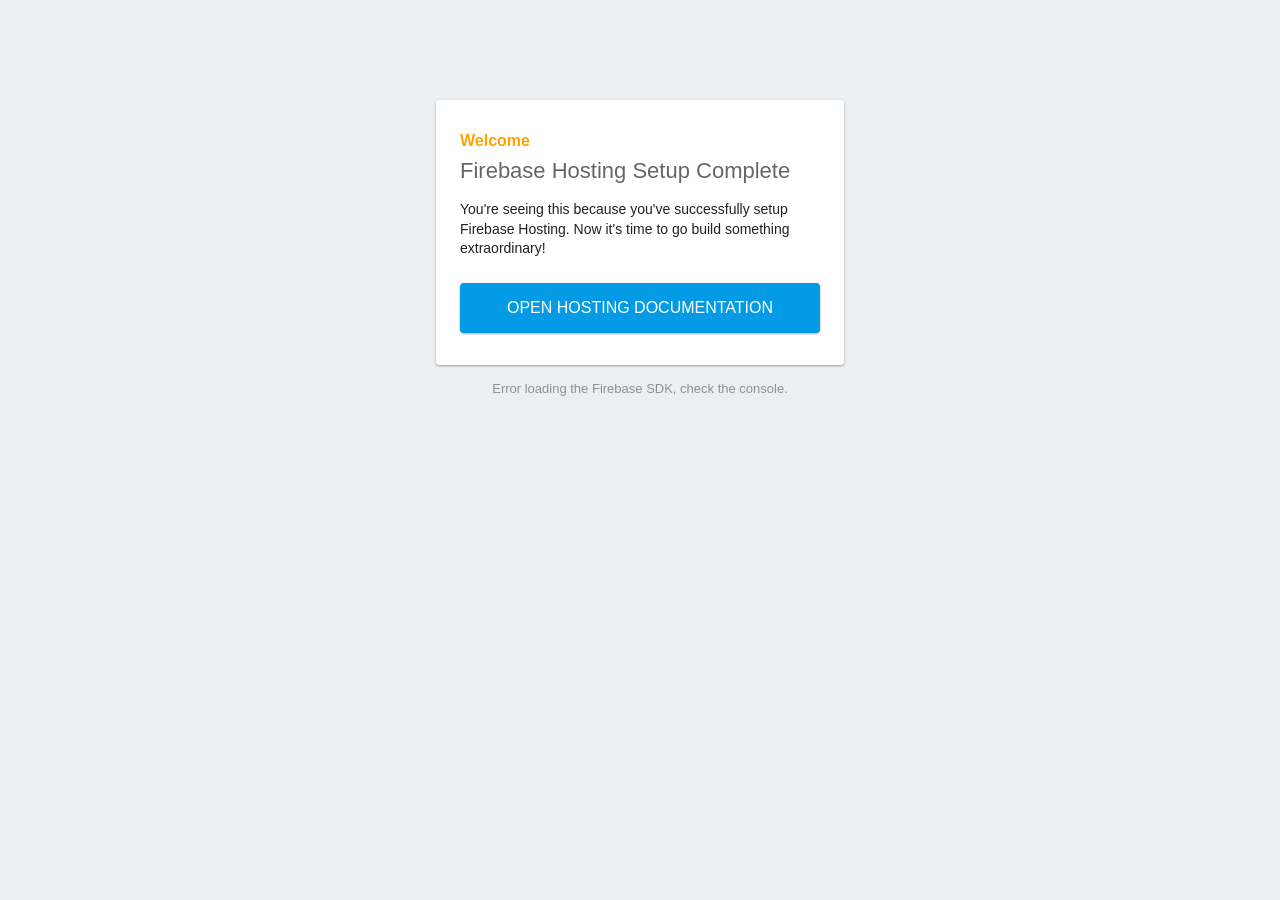
==== public/index.html @ 030ed7a9 "Initial Firebase Hosting setup with GitHub Actions" ====
<!DOCTYPE html>
<html>
  <head>
    <meta charset="utf-8">
    <meta name="viewport" content="width=device-width, initial-scale=1">
    <title>Welcome to Firebase Hosting</title>

    <!-- update the version number as needed -->
    <script defer src="/__/firebase/12.1.0/firebase-app-compat.js"></script>
    <!-- include only the Firebase features as you need -->
    <script defer src="/__/firebase/12.1.0/firebase-auth-compat.js"></script>
    <script defer src="/__/firebase/12.1.0/firebase-database-compat.js"></script>
    <script defer src="/__/firebase/12.1.0/firebase-firestore-compat.js"></script>
    <script defer src="/__/firebase/12.1.0/firebase-functions-compat.js"></script>
    <script defer src="/__/firebase/12.1.0/firebase-messaging-compat.js"></script>
    <script defer src="/__/firebase/12.1.0/firebase-storage-compat.js"></script>
    <script defer src="/__/firebase/12.1.0/firebase-analytics-compat.js"></script>
    <script defer src="/__/firebase/12.1.0/firebase-remote-config-compat.js"></script>
    <script defer src="/__/firebase/12.1.0/firebase-performance-compat.js"></script>
    <!-- 
      initialize the SDK after all desired features are loaded, set useEmulator to false
      to avoid connecting the SDK to running emulators.
    -->
    <script defer src="/__/firebase/init.js?useEmulator=true"></script>

    <style media="screen">
      body { background: #ECEFF1; color: rgba(0,0,0,0.87); font-family: Roboto, Helvetica, Arial, sans-serif; margin: 0; padding: 0; }
      #message { background: white; max-width: 360px; margin: 100px auto 16px; padding: 32px 24px; border-radius: 3px; }
      #message h2 { color: #ffa100; font-weight: bold; font-size: 16px; margin: 0 0 8px; }
      #message h1 { font-size: 22px; font-weight: 300; color: rgba(0,0,0,0.6); margin: 0 0 16px;}
      #message p { line-height: 140%; margin: 16px 0 24px; font-size: 14px; }
      #message a { display: block; text-align: center; background: #039be5; text-transform: uppercase; text-decoration: none; color: white; padding: 16px; border-radius: 4px; }
      #message, #message a { box-shadow: 0 1px 3px rgba(0,0,0,0.12), 0 1px 2px rgba(0,0,0,0.24); }
      #load { color: rgba(0,0,0,0.4); text-align: center; font-size: 13px; }
      @media (max-width: 600px) {
        body, #message { margin-top: 0; background: white; box-shadow: none; }
        body { border-top: 16px solid #ffa100; }
      }
    </style>
  </head>
  <body>
    <div id="message">
      <h2>Welcome</h2>
      <h1>Firebase Hosting Setup Complete</h1>
      <p>You're seeing this because you've successfully setup Firebase Hosting. Now it's time to go build something extraordinary!</p>
      <a target="_blank" href="https://firebase.google.com/docs/hosting/">Open Hosting Documentation</a>
    </div>
    <p id="load">Firebase SDK Loading&hellip;</p>

    <script>
      document.addEventListener('DOMContentLoaded', function() {
        const loadEl = document.querySelector('#load');
        // // 🔥🔥🔥🔥🔥🔥🔥🔥🔥🔥🔥🔥🔥🔥🔥🔥🔥🔥🔥🔥🔥🔥🔥🔥🔥🔥🔥🔥🔥🔥🔥
        // // The Firebase SDK is initialized and available here!
        //
        // firebase.auth().onAuthStateChanged(user => { });
        // firebase.database().ref('/path/to/ref').on('value', snapshot => { });
        // firebase.firestore().doc('/foo/bar').get().then(() => { });
        // firebase.functions().httpsCallable('yourFunction')().then(() => { });
        // firebase.messaging().requestPermission().then(() => { });
        // firebase.storage().ref('/path/to/ref').getDownloadURL().then(() => { });
        // firebase.analytics(); // call to activate
        // firebase.analytics().logEvent('tutorial_completed');
        // firebase.performance(); // call to activate
        //
        // // 🔥🔥🔥🔥🔥🔥🔥🔥🔥🔥🔥🔥🔥🔥🔥🔥🔥🔥🔥🔥🔥🔥🔥🔥🔥🔥🔥🔥🔥🔥🔥

        try {
          let app = firebase.app();
          let features = [
            'auth', 
            'database', 
            'firestore',
            'functions',
            'messaging', 
            'storage', 
            'analytics', 
            'remoteConfig',
            'performance',
          ].filter(feature => typeof app[feature] === 'function');
          loadEl.textContent = `Firebase SDK loaded with ${features.join(', ')}`;
        } catch (e) {
          console.error(e);
          loadEl.textContent = 'Error loading the Firebase SDK, check the console.';
        }
      });
    </script>
  </body>
</html>
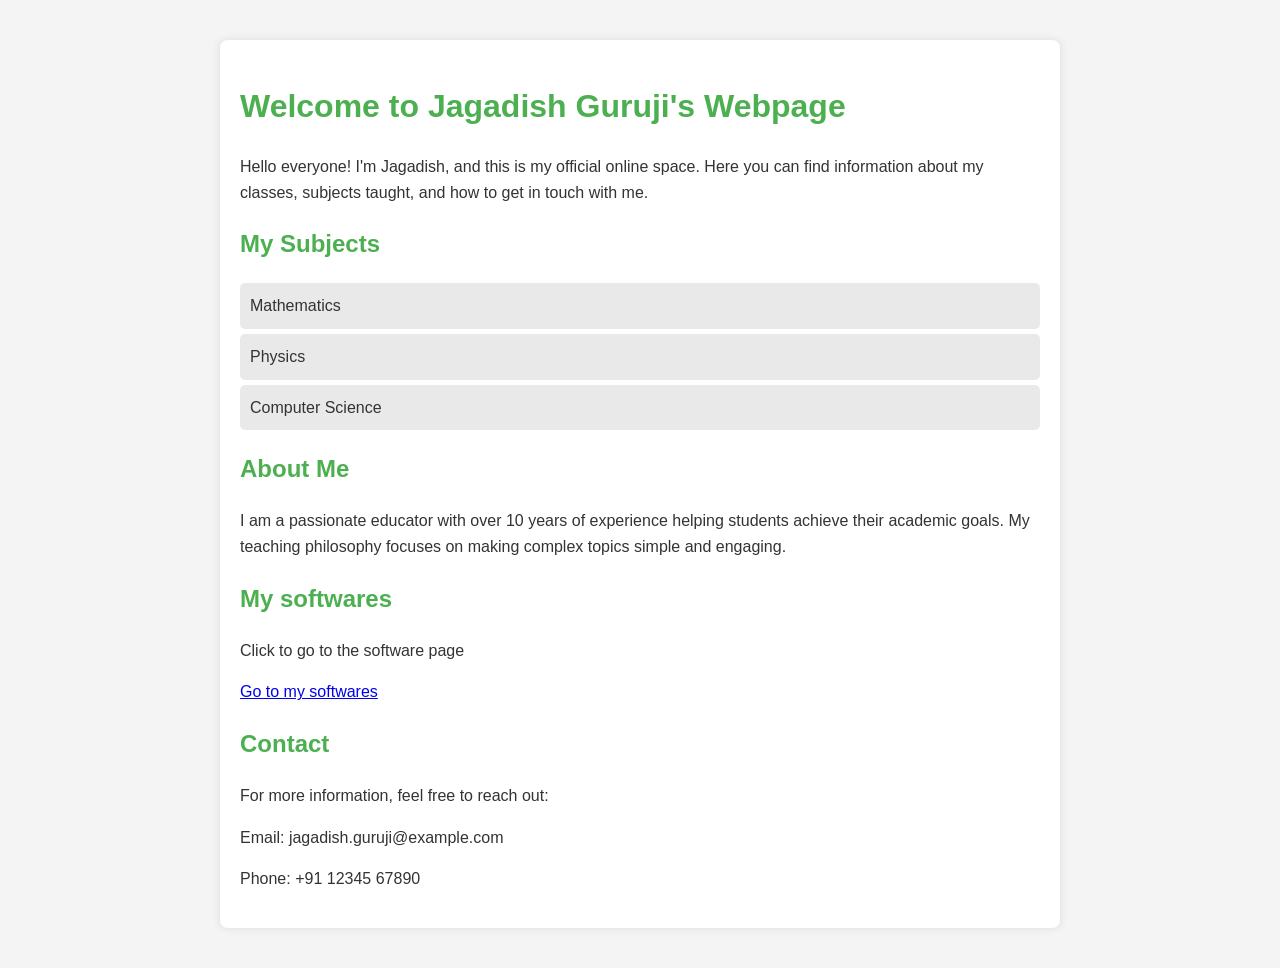
==== commit 86e4ec47: "Updated site with PDFs and Teacher Resources page" ====
--- a/public/index.html
+++ b/public/index.html
@@ -1,89 +1,67 @@
 <!DOCTYPE html>
-<html>
-  <head>
-    <meta charset="utf-8">
-    <meta name="viewport" content="width=device-width, initial-scale=1">
-    <title>Welcome to Firebase Hosting</title>
+<html lang="en">
+<head>
+    <meta charset="UTF-8">
+    <meta name="viewport" content="width=device-width, initial-scale=1.0">
+    <title>Jagadish Guruji - Teacher's Page</title>
+    <style>
+        body {
+            font-family: Arial, sans-serif;
+            line-height: 1.6;
+            margin: 20px;
+            padding: 20px;
+            background-color: #f4f4f4;
+            color: #333;
+        }
+        .container {
+            max-width: 800px;
+            margin: auto;
+            background: #fff;
+            padding: 20px;
+            border-radius: 8px;
+            box-shadow: 0 0 10px rgba(0, 0, 0, 0.1);
+        }
+        h1, h2 {
+            color: #4CAF50;
+        }
+        ul {
+            list-style-type: none;
+            padding: 0;
+        }
+        li {
+            background: #e9e9e9;
+            margin: 5px 0;
+            padding: 10px;
+            border-radius: 5px;
+        }
+    </style>
+</head>
+<body>
 
-    <!-- update the version number as needed -->
-    <script defer src="/__/firebase/12.1.0/firebase-app-compat.js"></script>
-    <!-- include only the Firebase features as you need -->
-    <script defer src="/__/firebase/12.1.0/firebase-auth-compat.js"></script>
-    <script defer src="/__/firebase/12.1.0/firebase-database-compat.js"></script>
-    <script defer src="/__/firebase/12.1.0/firebase-firestore-compat.js"></script>
-    <script defer src="/__/firebase/12.1.0/firebase-functions-compat.js"></script>
-    <script defer src="/__/firebase/12.1.0/firebase-messaging-compat.js"></script>
-    <script defer src="/__/firebase/12.1.0/firebase-storage-compat.js"></script>
-    <script defer src="/__/firebase/12.1.0/firebase-analytics-compat.js"></script>
-    <script defer src="/__/firebase/12.1.0/firebase-remote-config-compat.js"></script>
-    <script defer src="/__/firebase/12.1.0/firebase-performance-compat.js"></script>
-    <!-- 
-      initialize the SDK after all desired features are loaded, set useEmulator to false
-      to avoid connecting the SDK to running emulators.
-    -->
-    <script defer src="/__/firebase/init.js?useEmulator=true"></script>
+    <div class="container">
+        <h1>Welcome to Jagadish Guruji's Webpage</h1>
+        <p>Hello everyone! I'm Jagadish, and this is my official online space. Here you can find information about my classes, subjects taught, and how to get in touch with me.</p>
+        
+        <h2>My Subjects</h2>
+        <ul>
+            <li>Mathematics</li>
+            <li>Physics</li>
+            <li>Computer Science</li>
+        </ul>
+        
+        <h2>About Me</h2>
+        <p>I am a passionate educator with over 10 years of experience helping students achieve their academic goals. My teaching philosophy focuses on making complex topics simple and engaging.</p>
+        <section>
+            <h2>My softwares</h2>
+            <p>Click to go to the software page</p>
+            <a href="softwares.html">Go to my softwares </a>
 
-    <style media="screen">
-      body { background: #ECEFF1; color: rgba(0,0,0,0.87); font-family: Roboto, Helvetica, Arial, sans-serif; margin: 0; padding: 0; }
-      #message { background: white; max-width: 360px; margin: 100px auto 16px; padding: 32px 24px; border-radius: 3px; }
-      #message h2 { color: #ffa100; font-weight: bold; font-size: 16px; margin: 0 0 8px; }
-      #message h1 { font-size: 22px; font-weight: 300; color: rgba(0,0,0,0.6); margin: 0 0 16px;}
-      #message p { line-height: 140%; margin: 16px 0 24px; font-size: 14px; }
-      #message a { display: block; text-align: center; background: #039be5; text-transform: uppercase; text-decoration: none; color: white; padding: 16px; border-radius: 4px; }
-      #message, #message a { box-shadow: 0 1px 3px rgba(0,0,0,0.12), 0 1px 2px rgba(0,0,0,0.24); }
-      #load { color: rgba(0,0,0,0.4); text-align: center; font-size: 13px; }
-      @media (max-width: 600px) {
-        body, #message { margin-top: 0; background: white; box-shadow: none; }
-        body { border-top: 16px solid #ffa100; }
-      }
-    </style>
-  </head>
-  <body>
-    <div id="message">
-      <h2>Welcome</h2>
-      <h1>Firebase Hosting Setup Complete</h1>
-      <p>You're seeing this because you've successfully setup Firebase Hosting. Now it's time to go build something extraordinary!</p>
-      <a target="_blank" href="https://firebase.google.com/docs/hosting/">Open Hosting Documentation</a>
+        </section>
+        <h2>Contact</h2>
+        <p>For more information, feel free to reach out:</p>
+        <p>Email: jagadish.guruji@example.com</p>
+        <p>Phone: +91 12345 67890</p>
     </div>
-    <p id="load">Firebase SDK Loading&hellip;</p>
 
-    <script>
-      document.addEventListener('DOMContentLoaded', function() {
-        const loadEl = document.querySelector('#load');
-        // // 🔥🔥🔥🔥🔥🔥🔥🔥🔥🔥🔥🔥🔥🔥🔥🔥🔥🔥🔥🔥🔥🔥🔥🔥🔥🔥🔥🔥🔥🔥🔥
-        // // The Firebase SDK is initialized and available here!
-        //
-        // firebase.auth().onAuthStateChanged(user => { });
-        // firebase.database().ref('/path/to/ref').on('value', snapshot => { });
-        // firebase.firestore().doc('/foo/bar').get().then(() => { });
-        // firebase.functions().httpsCallable('yourFunction')().then(() => { });
-        // firebase.messaging().requestPermission().then(() => { });
-        // firebase.storage().ref('/path/to/ref').getDownloadURL().then(() => { });
-        // firebase.analytics(); // call to activate
-        // firebase.analytics().logEvent('tutorial_completed');
-        // firebase.performance(); // call to activate
-        //
-        // // 🔥🔥🔥🔥🔥🔥🔥🔥🔥🔥🔥🔥🔥🔥🔥🔥🔥🔥🔥🔥🔥🔥🔥🔥🔥🔥🔥🔥🔥🔥🔥
-
-        try {
-          let app = firebase.app();
-          let features = [
-            'auth', 
-            'database', 
-            'firestore',
-            'functions',
-            'messaging', 
-            'storage', 
-            'analytics', 
-            'remoteConfig',
-            'performance',
-          ].filter(feature => typeof app[feature] === 'function');
-          loadEl.textContent = `Firebase SDK loaded with ${features.join(', ')}`;
-        } catch (e) {
-          console.error(e);
-          loadEl.textContent = 'Error loading the Firebase SDK, check the console.';
-        }
-      });
-    </script>
-  </body>
-</html>
+</body>
+</html>
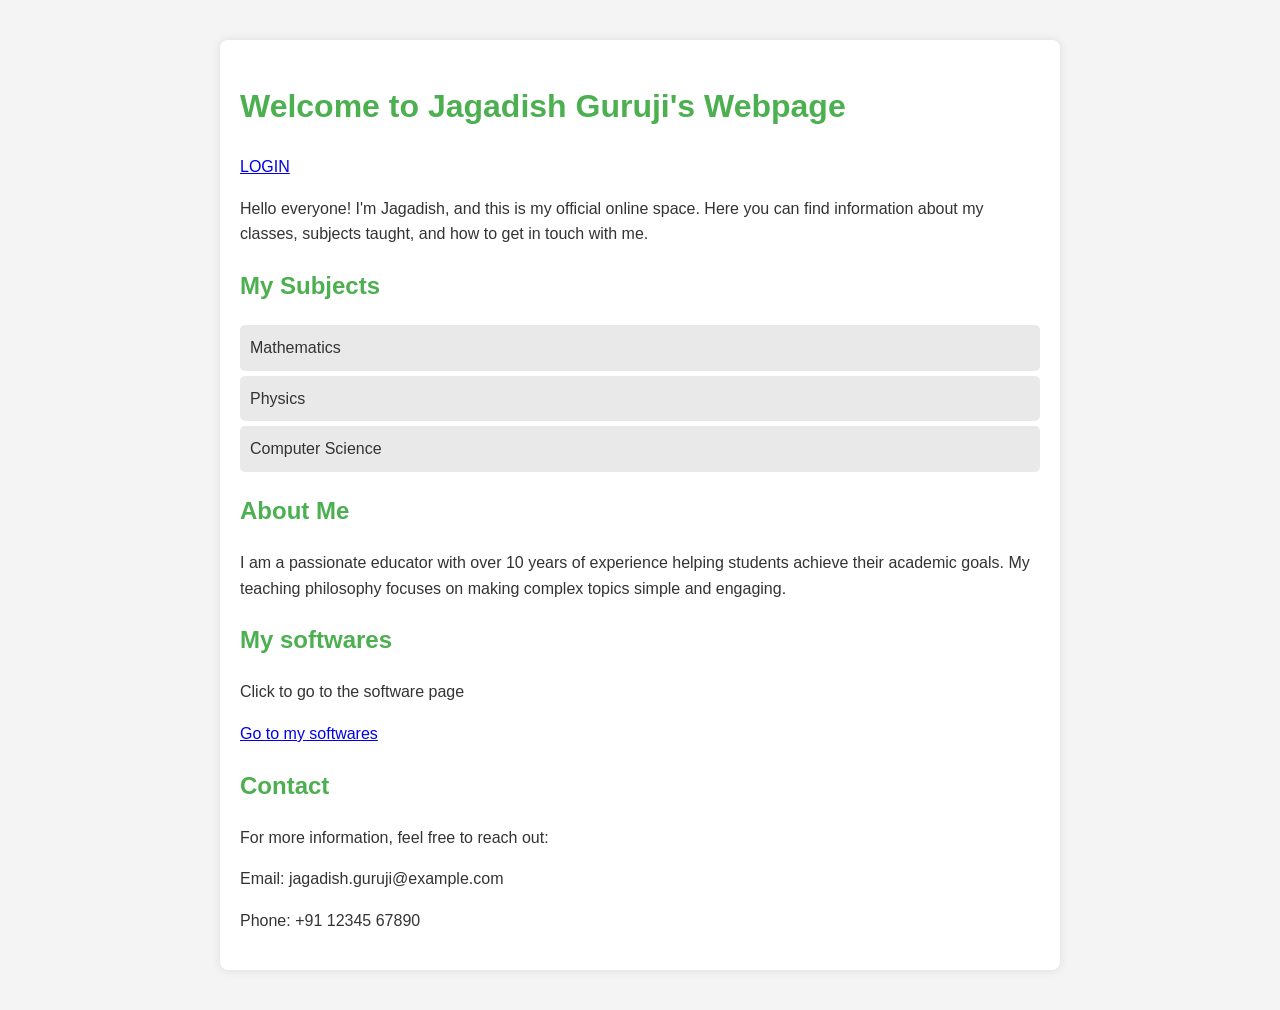
==== commit c172dd31: "Added login and teachers pages" ====
--- a/public/index.html
+++ b/public/index.html
@@ -40,6 +40,8 @@
 
     <div class="container">
         <h1>Welcome to Jagadish Guruji's Webpage</h1>
+        <a href="login.html">LOGIN</a>
+
         <p>Hello everyone! I'm Jagadish, and this is my official online space. Here you can find information about my classes, subjects taught, and how to get in touch with me.</p>
         
         <h2>My Subjects</h2>
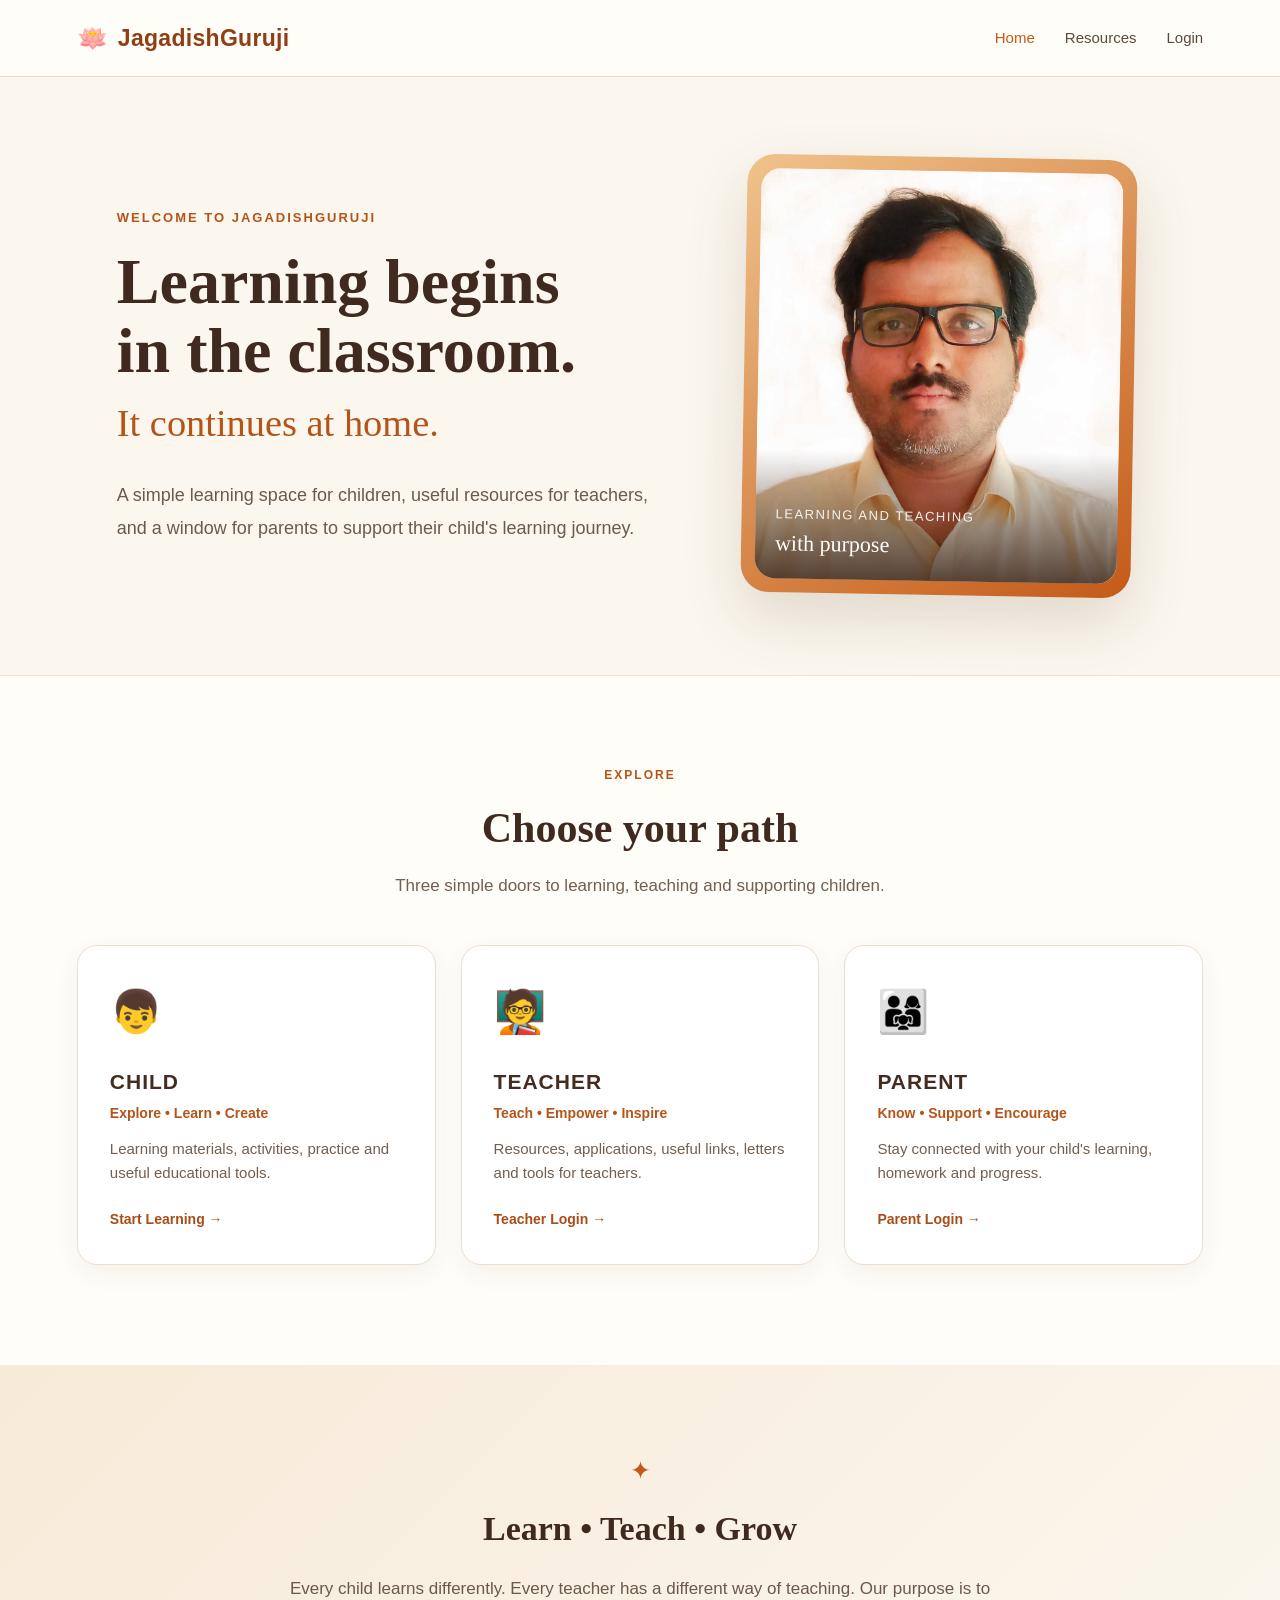
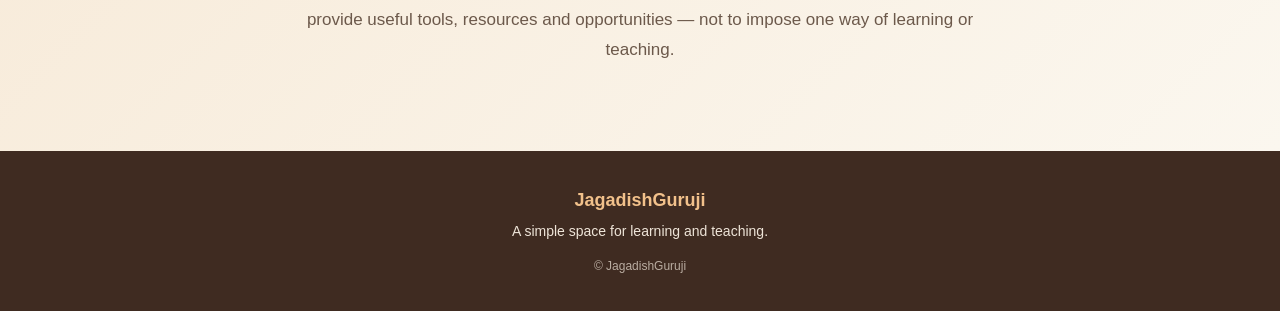
==== commit 5a6f5443: "Redesign site and add SEO and AdSense" ====
--- a/public/index.html
+++ b/public/index.html
@@ -1,69 +1,281 @@
 <!DOCTYPE html>
+
 <html lang="en">
 <head>
     <meta charset="UTF-8">
     <meta name="viewport" content="width=device-width, initial-scale=1.0">
-    <title>Jagadish Guruji - Teacher's Page</title>
-    <style>
-        body {
-            font-family: Arial, sans-serif;
-            line-height: 1.6;
-            margin: 20px;
-            padding: 20px;
-            background-color: #f4f4f4;
-            color: #333;
-        }
-        .container {
-            max-width: 800px;
-            margin: auto;
-            background: #fff;
-            padding: 20px;
-            border-radius: 8px;
-            box-shadow: 0 0 10px rgba(0, 0, 0, 0.1);
-        }
-        h1, h2 {
-            color: #4CAF50;
-        }
-        ul {
-            list-style-type: none;
-            padding: 0;
-        }
-        li {
-            background: #e9e9e9;
-            margin: 5px 0;
-            padding: 10px;
-            border-radius: 5px;
-        }
-    </style>
+
+
+<title>JagadishGuruji | Learning & Teaching Resources</title>
+
+<meta name="description"
+      content="JagadishGuruji is an educational platform for children, parents and teachers, offering learning resources, teaching tools and useful educational software.">
+
+<meta name="robots"
+      content="index, follow">
+
+<link rel="canonical"
+      href="https://jagadishguruji-e3740.web.app/">
+
+
+
+
+
+<link rel="stylesheet" href="css/style.css">
+<script async src="https://pagead2.googlesyndication.com/pagead/js/adsbygoogle.js?client=ca-pub-5624414458021443"
+     crossorigin="anonymous"></script>
+
+
+
+
+
+
 </head>
+
 <body>
 
-    <div class="container">
-        <h1>Welcome to Jagadish Guruji's Webpage</h1>
-        <a href="login.html">LOGIN</a>
-
-        <p>Hello everyone! I'm Jagadish, and this is my official online space. Here you can find information about my classes, subjects taught, and how to get in touch with me.</p>
-        
-        <h2>My Subjects</h2>
-        <ul>
-            <li>Mathematics</li>
-            <li>Physics</li>
-            <li>Computer Science</li>
-        </ul>
-        
-        <h2>About Me</h2>
-        <p>I am a passionate educator with over 10 years of experience helping students achieve their academic goals. My teaching philosophy focuses on making complex topics simple and engaging.</p>
-        <section>
-            <h2>My softwares</h2>
-            <p>Click to go to the software page</p>
-            <a href="softwares.html">Go to my softwares </a>
-
-        </section>
-        <h2>Contact</h2>
-        <p>For more information, feel free to reach out:</p>
-        <p>Email: jagadish.guruji@example.com</p>
-        <p>Phone: +91 12345 67890</p>
+
+<!-- ==============================
+     HEADER
+=============================== -->
+
+<header class="site-header">
+
+    <div class="brand">
+        <span class="brand-symbol">🪷</span>
+        <span class="brand-name">JagadishGuruji</span>
     </div>
 
+    <nav class="main-nav">
+        <a href="index.html" class="active">Home</a>
+        <a href="softwares.html">Resources</a>
+        <a href="login.html">Login</a>
+    </nav>
+
+</header>
+
+
+<!-- ==============================
+     HERO
+=============================== -->
+
+<main>
+
+    <section class="hero">
+
+        <div class="hero-content">
+
+            <p class="hero-small">WELCOME TO JAGADISHGURUJI</p>
+
+            <h1>
+                Learning begins<br>
+                in the classroom.
+            </h1>
+
+            <p class="hero-subtitle">
+                It continues at home.
+            </p>
+
+            <p class="hero-description">
+                A simple learning space for children,
+                useful resources for teachers, and a
+                window for parents to support their child's
+                learning journey.
+            </p>
+
+        </div>
+
+
+        <div class="hero-visual">
+
+                <div class="hero-photo-card">
+
+                    <img
+                        src="images/photo.jpg"
+                        alt="Jagadish Guruji"
+                        class="hero-photo"
+                    >
+
+                    <div class="hero-photo-caption">
+                        <span>Learning AND TEACHING</span>
+                        <strong>with purpose</strong>
+                    </div>
+
+                </div>
+        </div>
+
+    </section>
+
+
+    <!-- ==============================
+         THREE MAIN DOORS
+    =============================== -->
+
+    <section class="audience-section">
+
+        <p class="section-label">EXPLORE</p>
+
+        <h2 class="section-title">
+            Choose your path
+        </h2>
+
+        <p class="section-description">
+            Three simple doors to learning, teaching
+            and supporting children.
+        </p>
+
+
+        <div class="audience-grid">
+
+
+            <!-- CHILD -->
+
+            <a href="resources/child.html" class="audience-card child-card">
+
+                <div class="audience-icon">
+                    👦
+                </div>
+
+                <div class="audience-text">
+
+                    <h3>CHILD</h3>
+
+                    <p class="audience-tagline">
+                        Explore • Learn • Create
+                    </p>
+
+                    <p>
+                        Learning materials, activities,
+                        practice and useful educational tools.
+                    </p>
+
+                    <span class="card-link">
+                        Start Learning →
+                    </span>
+
+                </div>
+
+            </a>
+
+
+            <!-- TEACHER -->
+
+            <a href="login.html?role=teacher" class="audience-card teacher-card">
+
+                <div class="audience-icon">
+                    🧑‍🏫
+                </div>
+
+                <div class="audience-text">
+
+                    <h3>TEACHER</h3>
+
+                    <p class="audience-tagline">
+                        Teach • Empower • Inspire
+                    </p>
+
+                    <p>
+                        Resources, applications, useful links,
+                        letters and tools for teachers.
+                    </p>
+
+                    <span class="card-link">
+                        Teacher Login →
+                    </span>
+
+                </div>
+
+            </a>
+
+
+            <!-- PARENT -->
+
+            <a href="login.html?role=parent" class="audience-card parent-card">
+
+                <div class="audience-icon">
+                    👨‍👩‍👧
+                </div>
+
+                <div class="audience-text">
+
+                    <h3>PARENT</h3>
+
+                    <p class="audience-tagline">
+                        Know • Support • Encourage
+                    </p>
+
+                    <p>
+                        Stay connected with your child's
+                        learning, homework and progress.
+                    </p>
+
+                    <span class="card-link">
+                        Parent Login →
+                    </span>
+
+                </div>
+
+            </a>
+
+
+        </div>
+
+    </section>
+
+
+    <!-- ==============================
+         PHILOSOPHY
+    =============================== -->
+
+    <section class="philosophy">
+
+        <div class="philosophy-inner">
+
+            <div class="philosophy-symbol">
+                ✦
+            </div>
+
+            <h2>
+                Learn • Teach • Grow
+            </h2>
+
+            <p>
+                Every child learns differently.
+                Every teacher has a different way of teaching.
+                Our purpose is to provide useful tools,
+                resources and opportunities — not to impose
+                one way of learning or teaching.
+            </p>
+
+        </div>
+
+    </section>
+
+</main>
+
+
+<!-- ==============================
+     FOOTER
+=============================== -->
+
+<footer class="site-footer">
+
+    <div>
+        <strong>JagadishGuruji</strong>
+    </div>
+
+    <p>
+        A simple space for learning and teaching.
+    </p>
+
+    <p class="copyright">
+        © <span id="currentYear"></span> JagadishGuruji
+    </p>
+
+</footer>
+
+
+<script src="js/site.js"></script>
+
 </body>
-</html>+</html>
--- a/public/css/style.css
+++ b/public/css/style.css
@@ -0,0 +1,891 @@
+/* ==========================================
+JAGADISHGURUJI
+Home Page V2
+========================================== */
+
+/* ==========================================
+BASIC RESET
+========================================== */
+
+* {
+  margin: 0;
+  padding: 0;
+  box-sizing: border-box;
+  }
+
+html {
+scroll-behavior: smooth;
+}
+
+body {
+font-family:
+"Segoe UI",
+Arial,
+sans-serif;
+
+
+background: #fbf7ef;
+color: #3f3025;
+
+line-height: 1.6;
+
+
+}
+
+/* ==========================================
+HEADER
+========================================== */
+
+.site-header {
+
+
+width: 100%;
+
+padding: 18px 6%;
+
+display: flex;
+justify-content: space-between;
+align-items: center;
+
+background: rgba(255, 253, 248, 0.96);
+
+border-bottom: 1px solid #eadfce;
+
+position: sticky;
+top: 0;
+
+z-index: 100;
+
+
+}
+
+.brand {
+
+
+display: flex;
+align-items: center;
+
+gap: 10px;
+
+
+}
+
+.brand-symbol {
+
+
+font-size: 25px;
+
+
+}
+
+.brand-name {
+
+
+font-size: 23px;
+font-weight: 700;
+
+color: #8f3f16;
+
+letter-spacing: 0.3px;
+
+
+}
+
+.main-nav {
+
+
+display: flex;
+
+gap: 30px;
+
+
+}
+
+.main-nav a {
+
+
+text-decoration: none;
+
+color: #5d4a3c;
+
+font-size: 15px;
+
+font-weight: 500;
+
+transition: 0.2s;
+
+
+}
+
+.main-nav a:hover,
+.main-nav a.active {
+
+
+color: #c45a18;
+
+
+}
+
+/* ==========================================
+HERO
+========================================== */
+
+.hero {
+
+
+max-width: 1200px;
+
+margin: auto;
+
+min-height: 570px;
+
+padding: 80px 6%;
+
+display: grid;
+
+grid-template-columns: 1.1fr 0.9fr;
+
+align-items: center;
+
+gap: 50px;
+
+
+}
+
+.hero-small {
+
+
+color: #b55418;
+
+font-size: 13px;
+
+font-weight: 700;
+
+letter-spacing: 2px;
+
+margin-bottom: 18px;
+
+
+}
+
+.hero h1 {
+
+
+font-family: Georgia, serif;
+
+font-size: clamp(42px, 5vw, 68px);
+
+line-height: 1.08;
+
+color: #40291e;
+
+font-weight: 600;
+
+margin-bottom: 8px;
+
+
+}
+
+.hero-subtitle {
+
+
+font-family: Georgia, serif;
+
+font-size: clamp(28px, 3vw, 40px);
+
+color: #b55418;
+
+margin-bottom: 25px;
+
+
+}
+
+.hero-description {
+
+
+max-width: 560px;
+
+font-size: 18px;
+
+color: #6c5a4c;
+
+line-height: 1.8;
+
+
+}
+
+/* ==========================================
+HERO VISUAL
+========================================== */
+
+
+/* ==========================================
+   HERO VISUAL
+   ========================================== */
+
+.hero-visual {
+
+    display: flex;
+
+    justify-content: center;
+
+    align-items: center;
+
+    min-height: 350px;
+}
+
+
+.hero-photo-card {
+
+    width: min(100%, 390px);
+
+    position: relative;
+
+    padding: 14px;
+
+    border-radius: 28px;
+
+    background:
+        linear-gradient(
+            145deg,
+            #f0c38c,
+            #c45a18
+        );
+
+    box-shadow:
+        0 25px 60px rgba(92, 53, 25, 0.16);
+
+    transform: rotate(1deg);
+
+    overflow: hidden;
+}
+
+
+.hero-photo {
+
+    display: block;
+
+    width: 100%;
+
+    height: 410px;
+
+    object-fit: cover;
+
+    object-position: center top;
+
+    border-radius: 20px;
+
+    background: #f5eadb;
+}
+
+
+.hero-photo-caption {
+
+    position: absolute;
+
+    left: 14px;
+    right: 14px;
+    bottom: 14px;
+
+    padding: 18px 20px;
+
+    border-radius: 0 0 20px 20px;
+
+    background:
+        linear-gradient(
+            transparent,
+            rgba(55, 34, 23, 0.82)
+        );
+
+    color: white;
+
+    display: flex;
+
+    flex-direction: column;
+
+    padding-top: 55px;
+}
+
+
+.hero-photo-caption span {
+
+    font-size: 13px;
+
+    letter-spacing: 1.5px;
+
+    text-transform: uppercase;
+
+    opacity: 0.9;
+}
+
+
+.hero-photo-caption strong {
+
+    font-family: Georgia, serif;
+
+    font-size: 22px;
+
+    font-weight: 500;
+}
+/*-------------------------------------------------------- Commented to test
+
+.hero-visual {
+
+
+display: flex;
+
+justify-content: center;
+
+align-items: center;
+
+min-height: 350px;
+
+
+}
+
+.hero-card {
+
+
+width: min(100%, 390px);
+
+min-height: 330px;
+
+padding: 55px 45px;
+
+border-radius: 28px;
+
+background:
+    linear-gradient(
+        145deg,
+        #f0c38c,
+        #df8b43
+    );
+
+box-shadow:
+    0 25px 60px rgba(92, 53, 25, 0.16);
+
+display: flex;
+
+flex-direction: column;
+
+justify-content: center;
+
+align-items: center;
+
+text-align: center;
+
+transform: rotate(1deg);
+
+
+}
+
+.hero-icon {
+
+
+font-size: 70px;
+
+margin-bottom: 15px;
+
+
+}
+
+.hero-card h2 {
+
+
+font-family: Georgia, serif;
+
+font-size: 38px;
+
+color: #fffaf2;
+
+margin-bottom: 10px;
+
+
+}
+
+.hero-card p {
+
+
+color: #fffaf2;
+
+font-size: 16px;
+
+max-width: 270px;
+
+
+}
+--------------------------------------HERO VISUAL ABOVE---------------------------------------------------------------*/
+
+/* ==========================================
+AUDIENCE SECTION
+========================================== */
+
+.audience-section {
+
+background: #fffdf8;
+
+padding: 90px 6% 100px;
+
+text-align: center;
+
+border-top: 1px solid #eee2d2;
+
+
+}
+
+.section-label {
+
+color: #b55418;
+
+font-size: 12px;
+
+font-weight: 700;
+
+letter-spacing: 2px;
+
+margin-bottom: 10px;
+
+
+}
+
+.section-title {
+
+
+font-family: Georgia, serif;
+
+font-size: 42px;
+
+color: #40291e;
+
+margin-bottom: 10px;
+
+
+}
+
+.section-description {
+
+
+color: #725f50;
+
+margin-bottom: 45px;
+
+font-size: 17px;
+
+
+}
+
+/* ==========================================
+THREE CARDS
+========================================== */
+
+.audience-grid {
+
+
+max-width: 1150px;
+
+margin: auto;
+
+display: grid;
+
+grid-template-columns:
+    repeat(3, 1fr);
+
+gap: 25px;
+
+
+}
+
+.audience-card {
+
+
+text-decoration: none;
+
+color: inherit;
+
+text-align: left;
+
+padding: 32px;
+
+min-height: 285px;
+
+border: 1px solid #eadfce;
+
+border-radius: 20px;
+
+background: #fff;
+
+box-shadow:
+    0 8px 25px rgba(70, 45, 25, 0.06);
+
+transition:
+    transform 0.25s ease,
+    box-shadow 0.25s ease,
+    border-color 0.25s ease;
+
+display: flex;
+
+flex-direction: column;
+
+
+}
+
+.audience-card:hover {
+
+
+transform: translateY(-7px);
+
+box-shadow:
+    0 18px 40px rgba(70, 45, 25, 0.12);
+
+border-color: #d9985b;
+
+
+}
+
+.audience-icon {
+
+
+font-size: 42px;
+
+margin-bottom: 20px;
+
+
+}
+
+.audience-text h3 {
+
+
+font-size: 21px;
+
+color: #452c20;
+
+letter-spacing: 1px;
+
+margin-bottom: 4px;
+
+
+}
+
+.audience-tagline {
+
+
+color: #b55418;
+
+font-size: 14px;
+
+font-weight: 600;
+
+margin-bottom: 12px;
+
+
+}
+
+.audience-text > p:last-of-type {
+
+
+color: #725f50;
+
+font-size: 15px;
+
+line-height: 1.65;
+
+margin-bottom: 20px;
+
+
+}
+
+.card-link {
+
+
+margin-top: auto;
+
+color: #a94d17;
+
+font-weight: 700;
+
+font-size: 14px;
+
+
+}
+
+/* ==========================================
+PHILOSOPHY
+========================================== */
+
+.philosophy {
+
+
+padding: 85px 6%;
+
+background:
+    linear-gradient(
+        135deg,
+        #f7ead8,
+        #fbf7ef
+    );
+
+text-align: center;
+
+
+}
+
+.philosophy-inner {
+
+
+max-width: 720px;
+
+margin: auto;
+
+
+}
+
+.philosophy-symbol {
+
+
+font-size: 25px;
+
+color: #c45a18;
+
+margin-bottom: 12px;
+
+
+}
+
+.philosophy h2 {
+
+
+font-family: Georgia, serif;
+
+font-size: 34px;
+
+color: #40291e;
+
+margin-bottom: 18px;
+
+
+}
+
+.philosophy p {
+
+
+color: #6c594b;
+
+font-size: 17px;
+
+line-height: 1.8;
+
+
+}
+
+/* ==========================================
+FOOTER
+========================================== */
+
+.site-footer {
+
+
+padding: 35px 6%;
+
+text-align: center;
+
+background: #3f2b21;
+
+color: #eee4d8;
+
+font-size: 14px;
+
+
+}
+
+.site-footer strong {
+
+
+color: #f2c18b;
+
+font-size: 18px;
+
+
+}
+
+.site-footer p {
+
+
+margin-top: 5px;
+
+
+}
+
+.site-footer .copyright {
+
+
+margin-top: 15px;
+
+font-size: 12px;
+
+opacity: 0.7;
+
+
+}
+
+/* ==========================================
+MOBILE
+========================================== */
+
+@media (max-width: 800px) {
+
+
+.site-header {
+
+    padding: 15px 5%;
+
+}
+
+
+.main-nav {
+
+    gap: 15px;
+
+}
+
+
+.main-nav a {
+
+    font-size: 13px;
+
+}
+
+
+.hero {
+
+    grid-template-columns: 1fr;
+
+    text-align: center;
+
+    padding-top: 60px;
+
+    padding-bottom: 60px;
+
+}
+
+
+.hero-description {
+
+    margin: auto;
+
+}
+
+
+.hero-visual {
+
+    min-height: 300px;
+
+}
+
+/*------------------------nO MORE USED
+.hero-card {
+
+    min-height: 280px;
+
+}
+bELOW CODE IS USED INSTEAD ------------*/
+.hero-photo-card {
+
+    width: min(100%, 380px);
+
+}
+
+
+.audience-grid {
+
+    grid-template-columns: 1fr;
+
+    max-width: 500px;
+
+}
+
+
+.audience-card {
+
+    min-height: auto;
+
+}
+
+
+.section-title {
+
+    font-size: 34px;
+
+}
+
+
+}
+
+@media (max-width: 480px) {
+
+
+.brand-name {
+
+    font-size: 19px;
+
+}
+
+
+.brand-symbol {
+
+    font-size: 21px;
+
+}
+
+
+.main-nav {
+
+    gap: 10px;
+
+}
+
+
+.main-nav a {
+
+    font-size: 12px;
+
+}
+
+
+.hero {
+
+    padding-left: 5%;
+
+    padding-right: 5%;
+
+}
+
+
+.hero h1 {
+
+    font-size: 40px;
+
+}
+
+
+.hero-subtitle {
+
+    font-size: 28px;
+
+}
+
+
+.hero-description {
+
+    font-size: 16px;
+
+}
+
+
+.hero-card {
+
+    padding: 40px 25px;
+
+}
+
+
+}
